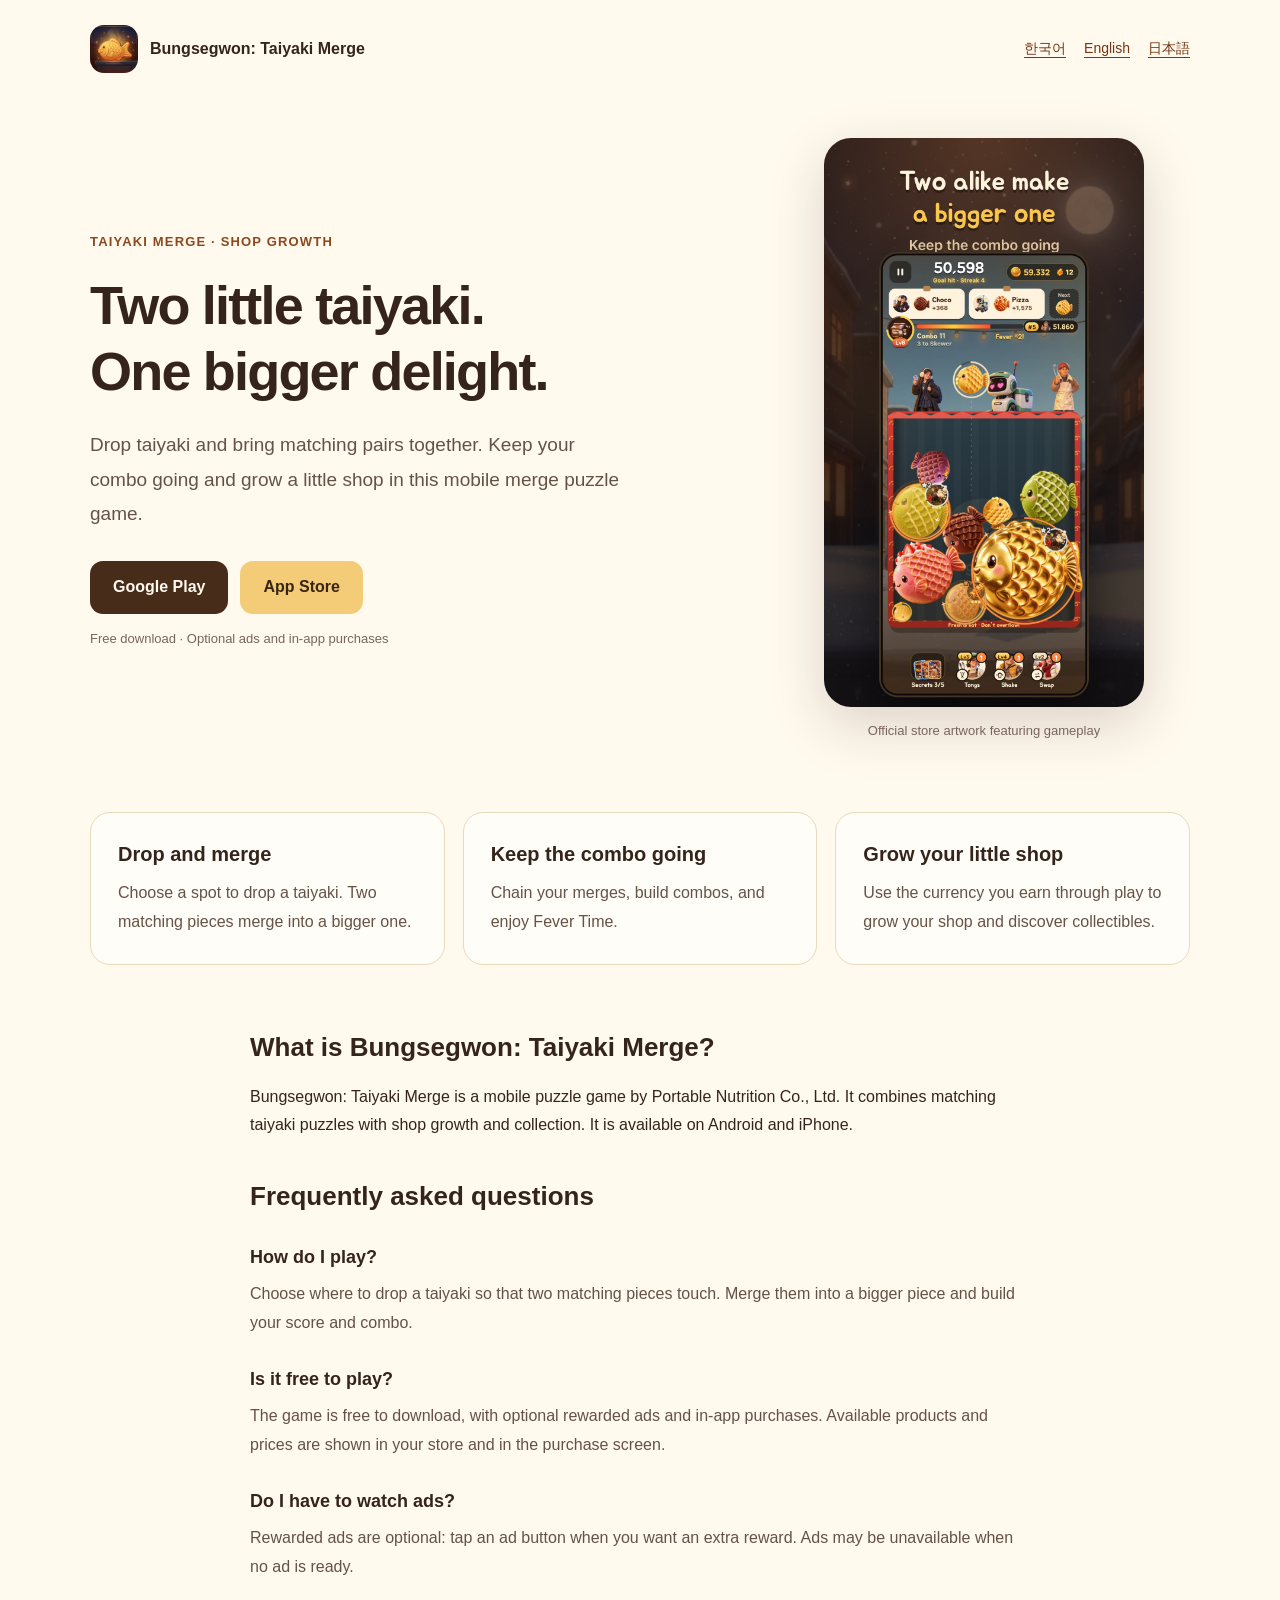
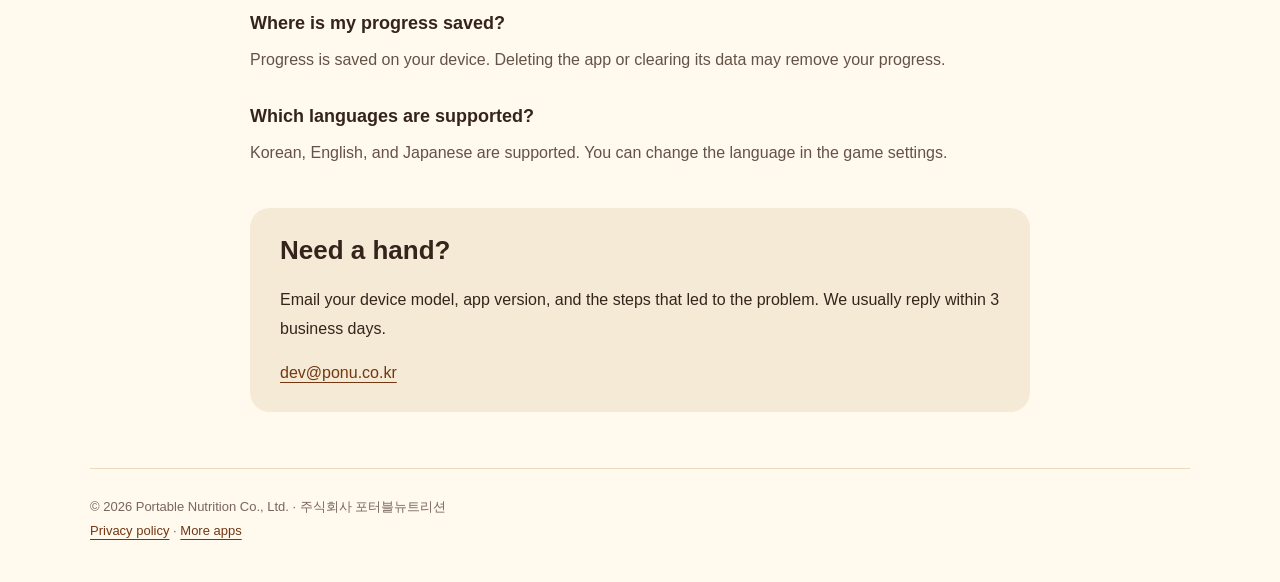
==== en/index.html @ b69f499c "Add multilingual game landing pages, FAQs, and search metadata" ====
<!doctype html>
<html lang="en"><head><meta charset="utf-8"><meta name="viewport" content="width=device-width,initial-scale=1">
<title>Bungsegwon: Taiyaki Merge — Merge Puzzle Game</title><meta name="description" content="Drop and merge matching taiyaki, build combos, and grow your little shop. Discover Bungsegwon: Taiyaki Merge for Android and iPhone, with gameplay and support FAQs."><meta name="robots" content="index,follow,max-image-preview:large">
<link rel="canonical" href="https://yunseokl.github.io/bungsegwon/en/"><link rel="alternate" hreflang="ko" href="https://yunseokl.github.io/bungsegwon/">
<link rel="alternate" hreflang="en" href="https://yunseokl.github.io/bungsegwon/en/">
<link rel="alternate" hreflang="ja" href="https://yunseokl.github.io/bungsegwon/ja/">
<link rel="alternate" hreflang="x-default" href="https://yunseokl.github.io/bungsegwon/en/">
<meta property="og:type" content="website"><meta property="og:site_name" content="Bungsegwon: Taiyaki Merge"><meta property="og:title" content="Bungsegwon: Taiyaki Merge — Merge Puzzle Game"><meta property="og:description" content="Drop and merge matching taiyaki, build combos, and grow your little shop. Discover Bungsegwon: Taiyaki Merge for Android and iPhone, with gameplay and support FAQs."><meta property="og:url" content="https://yunseokl.github.io/bungsegwon/en/"><meta property="og:image" content="https://yunseokl.github.io/bungsegwon/assets/en-feature.jpg"><meta property="og:image:width" content="1024"><meta property="og:image:height" content="500">
<meta name="twitter:card" content="summary_large_image"><link rel="icon" href="../icon.png"><link rel="stylesheet" href="../style.css">
<script type="application/ld+json">{"@context": "https://schema.org", "@graph": [{"@type": "SoftwareApplication", "@id": "https://yunseokl.github.io/bungsegwon/en/#app", "name": "Bungsegwon: Taiyaki Merge", "alternateName": "붕세권 타이쿤", "url": "https://yunseokl.github.io/bungsegwon/en/", "description": "Drop and merge matching taiyaki, build combos, and grow your little shop. Discover Bungsegwon: Taiyaki Merge for Android and iPhone, with gameplay and support FAQs.", "applicationCategory": "GameApplication", "operatingSystem": "Android, iOS", "inLanguage": "en", "image": "https://yunseokl.github.io/bungsegwon/assets/en-feature.jpg", "publisher": {"@type": "Organization", "name": "Portable Nutrition Co., Ltd.", "alternateName": "주식회사 포터블뉴트리션", "url": "https://yunseokl.github.io/", "email": "dev@ponu.co.kr"}, "sameAs": ["https://play.google.com/store/apps/details?id=com.rewardry.bungsegwon", "https://apps.apple.com/app/id6816672674"]}, {"@type": "FAQPage", "inLanguage": "en", "mainEntity": [{"@type": "Question", "name": "How do I play?", "acceptedAnswer": {"@type": "Answer", "text": "Choose where to drop a taiyaki so that two matching pieces touch. Merge them into a bigger piece and build your score and combo."}}, {"@type": "Question", "name": "Is it free to play?", "acceptedAnswer": {"@type": "Answer", "text": "The game is free to download, with optional rewarded ads and in-app purchases. Available products and prices are shown in your store and in the purchase screen."}}, {"@type": "Question", "name": "Do I have to watch ads?", "acceptedAnswer": {"@type": "Answer", "text": "Rewarded ads are optional: tap an ad button when you want an extra reward. Ads may be unavailable when no ad is ready."}}, {"@type": "Question", "name": "Where is my progress saved?", "acceptedAnswer": {"@type": "Answer", "text": "Progress is saved on your device. Deleting the app or clearing its data may remove your progress."}}, {"@type": "Question", "name": "Which languages are supported?", "acceptedAnswer": {"@type": "Answer", "text": "Korean, English, and Japanese are supported. You can change the language in the game settings."}}]}]}</script></head>
<body><a class="skip" href="#main">Bungsegwon: Taiyaki Merge</a><header><a class="brand" href="https://yunseokl.github.io/bungsegwon/en/"><img src="../icon.png" alt="" width="48" height="48">Bungsegwon: Taiyaki Merge</a><nav aria-label="Language"><a href="https://yunseokl.github.io/bungsegwon/" lang="ko" hreflang="ko">한국어</a><a href="https://yunseokl.github.io/bungsegwon/en/" lang="en" hreflang="en" aria-current="page">English</a><a href="https://yunseokl.github.io/bungsegwon/ja/" lang="ja" hreflang="ja">日本語</a></nav></header>
<main id="main"><div class="hero"><div><p class="eyebrow">TAIYAKI MERGE · SHOP GROWTH</p><h1>Two little taiyaki.<br>One bigger delight.</h1><p class="lead">Drop taiyaki and bring matching pairs together. Keep your combo going and grow a little shop in this mobile merge puzzle game.</p><div class="actions"><a class="button" href="https://play.google.com/store/apps/details?id=com.rewardry.bungsegwon&amp;hl=en&amp;utm_source=official_site&amp;utm_campaign=evergreen&amp;utm_content=en">Google Play</a><a class="button secondary" href="https://apps.apple.com/app/id6816672674">App Store</a></div><p class="muted">Free download · Optional ads and in-app purchases</p></div><figure><img src="../assets/en-gameplay.jpg" alt="Official store artwork featuring gameplay" width="1080" height="1920" fetchpriority="high"><figcaption>Official store artwork featuring gameplay</figcaption></figure></div>
<div class="cards"><section class="card"><h2>Drop and merge</h2><p>Choose a spot to drop a taiyaki. Two matching pieces merge into a bigger one.</p></section><section class="card"><h2>Keep the combo going</h2><p>Chain your merges, build combos, and enjoy Fever Time.</p></section><section class="card"><h2>Grow your little shop</h2><p>Use the currency you earn through play to grow your shop and discover collectibles.</p></section></div><div class="reading"><h2>What is Bungsegwon: Taiyaki Merge?</h2><p>Bungsegwon: Taiyaki Merge is a mobile puzzle game by Portable Nutrition Co., Ltd. It combines matching taiyaki puzzles with shop growth and collection. It is available on Android and iPhone.</p><section class="faq"><h2>Frequently asked questions</h2><h3>How do I play?</h3><p>Choose where to drop a taiyaki so that two matching pieces touch. Merge them into a bigger piece and build your score and combo.</p><h3>Is it free to play?</h3><p>The game is free to download, with optional rewarded ads and in-app purchases. Available products and prices are shown in your store and in the purchase screen.</p><h3>Do I have to watch ads?</h3><p>Rewarded ads are optional: tap an ad button when you want an extra reward. Ads may be unavailable when no ad is ready.</p><h3>Where is my progress saved?</h3><p>Progress is saved on your device. Deleting the app or clearing its data may remove your progress.</p><h3>Which languages are supported?</h3><p>Korean, English, and Japanese are supported. You can change the language in the game settings.</p></section><section class="support" id="support"><h2>Need a hand?</h2><p>Email your device model, app version, and the steps that led to the problem. We usually reply within 3 business days.</p><a href="mailto:dev@ponu.co.kr">dev@ponu.co.kr</a></section></div></main>
<footer>© 2026 Portable Nutrition Co., Ltd. · 주식회사 포터블뉴트리션<br><a href="../privacy.html">Privacy policy</a> · <a href="https://yunseokl.github.io/">More apps</a></footer></body></html>
---- style.css ----
*{box-sizing:border-box}html{scroll-behavior:smooth}body{margin:0;background:#fff9ee;color:#35241c;font:16px/1.8 -apple-system,BlinkMacSystemFont,"Apple SD Gothic Neo","Hiragino Sans",sans-serif;word-break:keep-all}a{color:#733711;text-underline-offset:4px}a:focus-visible{outline:3px solid #a94308;outline-offset:5px}header,main,footer{width:min(1100px,calc(100% - 40px));margin:auto}header{display:flex;align-items:center;justify-content:space-between;gap:20px;flex-wrap:wrap;padding:25px 0}.brand{display:flex;align-items:center;gap:12px;font-weight:800;text-decoration:none;color:inherit}.brand img{width:48px;height:48px;border-radius:14px}nav{display:flex;gap:18px;flex-wrap:wrap;font-size:14px}.hero{display:grid;grid-template-columns:1.2fr .8fr;align-items:center;gap:70px;padding:40px 0 70px}.eyebrow{font-size:13px;font-weight:800;color:#8d491d;letter-spacing:.09em}h1{font-size:clamp(32px,4.5vw,54px);line-height:1.23;letter-spacing:-1.8px;margin:18px 0 24px}.lead{font-size:19px;color:#655246;max-width:540px}.actions{display:flex;gap:12px;flex-wrap:wrap;margin:30px 0 8px}.button{display:inline-flex;align-items:center;min-height:48px;padding:12px 23px;border-radius:13px;background:#482c1a;color:#fff9ee;text-decoration:none;font-weight:700}.button.secondary{background:#f4cc77;color:#382514}.muted,figcaption{font-size:13px;color:#79665a}figure{margin:0;max-width:320px;justify-self:center}figure img{display:block;width:100%;height:auto;border-radius:27px;box-shadow:0 18px 55px #3e20152b}figcaption{text-align:center;margin-top:12px}.cards{display:grid;grid-template-columns:repeat(3,1fr);gap:18px;margin-bottom:64px}.card{padding:27px;border:1px solid #e9d9bd;background:#fffdf7;border-radius:20px}.card h2{font-size:20px;margin:0 0 10px}.card p{margin:0;color:#665246}.reading{max-width:780px;margin:0 auto;padding-bottom:56px}h2{line-height:1.45;font-size:26px;margin:38px 0 14px}h3{font-size:18px;margin:25px 0 7px}.faq p{margin:0 0 20px;color:#655246}.support{padding:24px 30px;background:#f4ead5;border-radius:20px;margin-top:40px}.support h2{margin:0 0 12px}footer{border-top:1px solid #e9d9bd;padding:26px 0 40px;font-size:13px;color:#79665a}.skip{position:absolute;left:-9999px}.skip:focus{left:16px;top:10px;background:#fff;padding:8px;z-index:3}@media(max-width:700px){header,main,footer{width:calc(100% - 32px)}header{padding:20px 0}.brand{font-size:15px}nav{gap:14px}.hero{grid-template-columns:1fr;gap:32px;padding:20px 0 40px}.lead{font-size:17px}figure{max-width:270px}.cards{grid-template-columns:1fr;gap:12px;margin-bottom:35px}.card{padding:22px}h1{letter-spacing:-1px}.support{padding:22px}body{word-break:normal;overflow-wrap:break-word}}@media(prefers-reduced-motion:reduce){html{scroll-behavior:auto}}
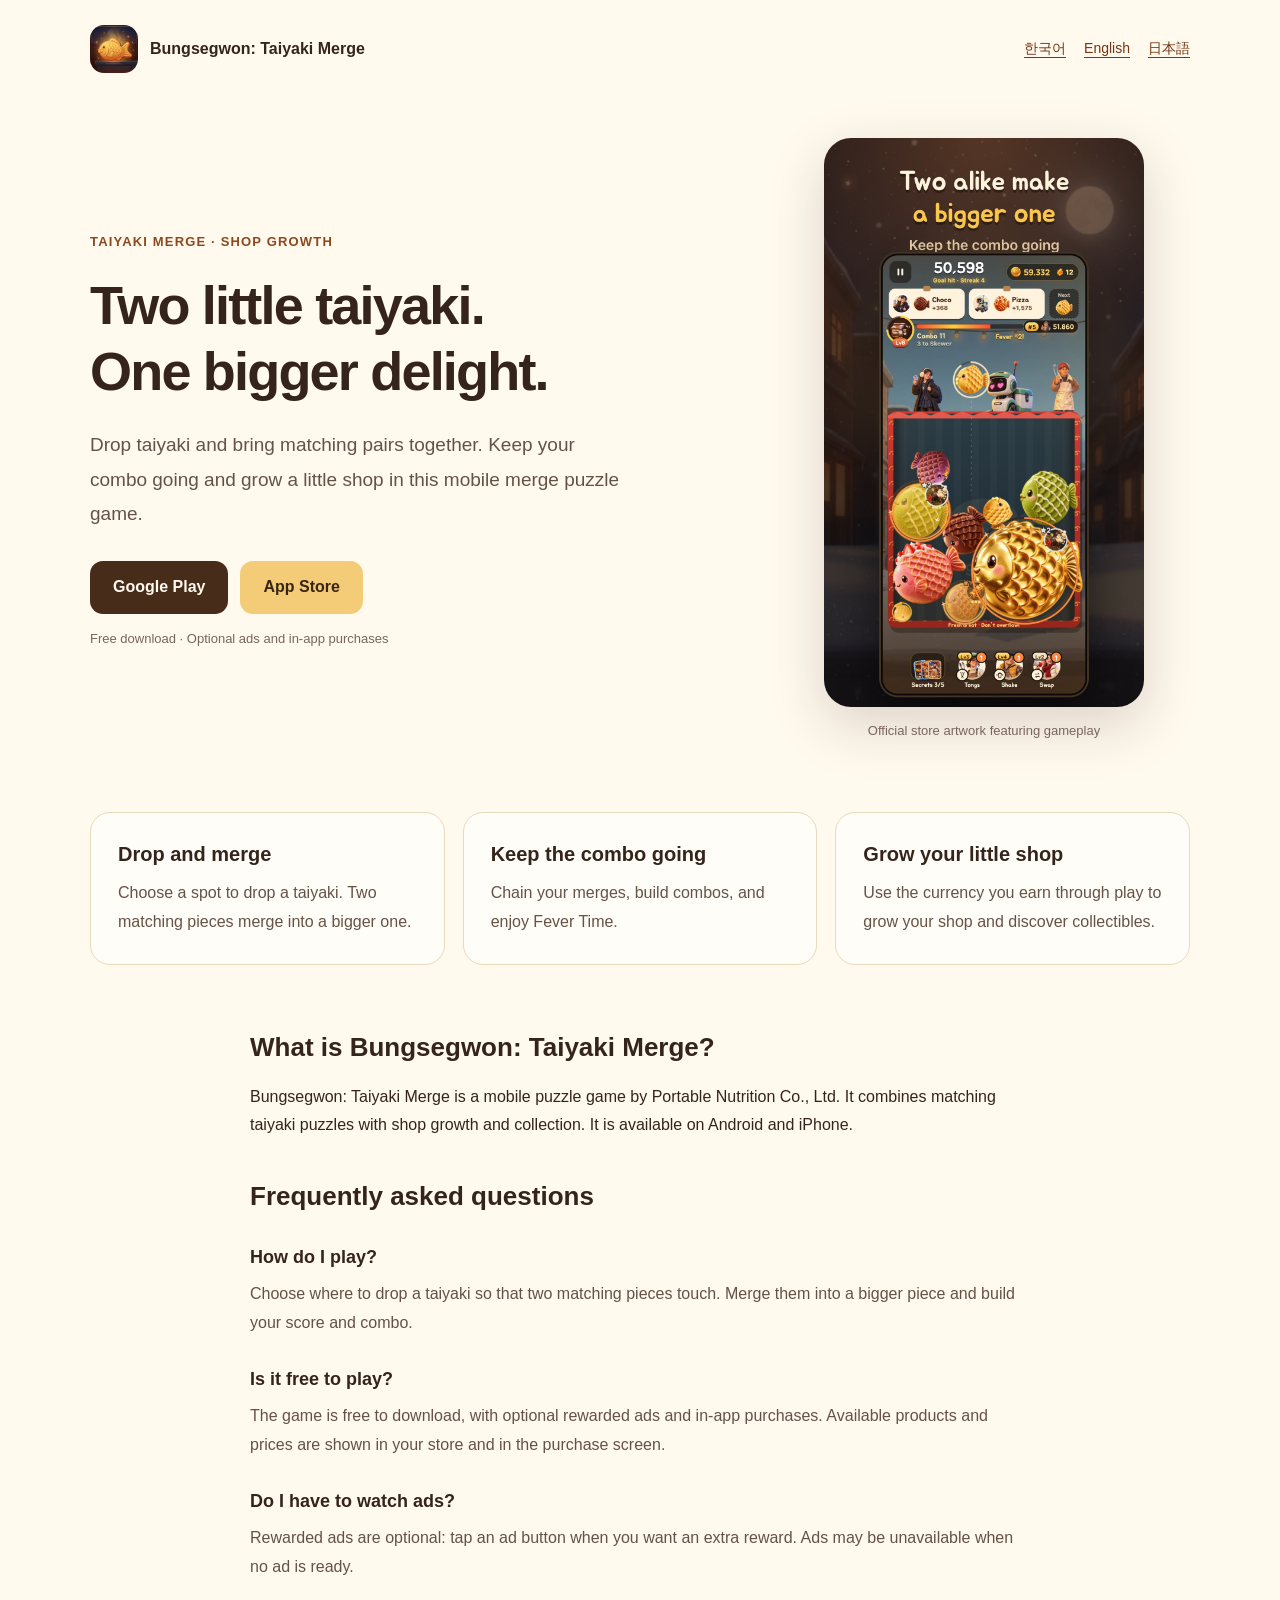
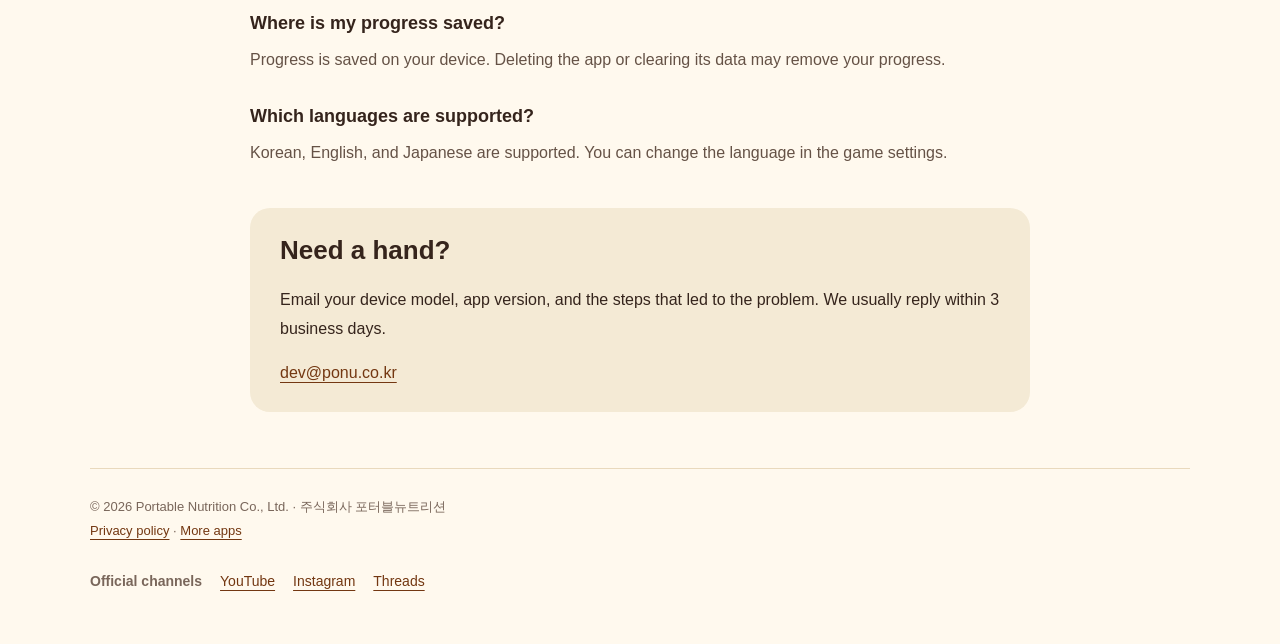
==== commit 0326a2b7: "Connect official Bungsegwon social profiles" ====
--- a/en/index.html
+++ b/en/index.html
@@ -7,8 +7,8 @@
 <link rel="alternate" hreflang="x-default" href="https://yunseokl.github.io/bungsegwon/en/">
 <meta property="og:type" content="website"><meta property="og:site_name" content="Bungsegwon: Taiyaki Merge"><meta property="og:title" content="Bungsegwon: Taiyaki Merge — Merge Puzzle Game"><meta property="og:description" content="Drop and merge matching taiyaki, build combos, and grow your little shop. Discover Bungsegwon: Taiyaki Merge for Android and iPhone, with gameplay and support FAQs."><meta property="og:url" content="https://yunseokl.github.io/bungsegwon/en/"><meta property="og:image" content="https://yunseokl.github.io/bungsegwon/assets/en-feature.jpg"><meta property="og:image:width" content="1024"><meta property="og:image:height" content="500">
 <meta name="twitter:card" content="summary_large_image"><link rel="icon" href="../icon.png"><link rel="stylesheet" href="../style.css">
-<script type="application/ld+json">{"@context": "https://schema.org", "@graph": [{"@type": "SoftwareApplication", "@id": "https://yunseokl.github.io/bungsegwon/en/#app", "name": "Bungsegwon: Taiyaki Merge", "alternateName": "붕세권 타이쿤", "url": "https://yunseokl.github.io/bungsegwon/en/", "description": "Drop and merge matching taiyaki, build combos, and grow your little shop. Discover Bungsegwon: Taiyaki Merge for Android and iPhone, with gameplay and support FAQs.", "applicationCategory": "GameApplication", "operatingSystem": "Android, iOS", "inLanguage": "en", "image": "https://yunseokl.github.io/bungsegwon/assets/en-feature.jpg", "publisher": {"@type": "Organization", "name": "Portable Nutrition Co., Ltd.", "alternateName": "주식회사 포터블뉴트리션", "url": "https://yunseokl.github.io/", "email": "dev@ponu.co.kr"}, "sameAs": ["https://play.google.com/store/apps/details?id=com.rewardry.bungsegwon", "https://apps.apple.com/app/id6816672674"]}, {"@type": "FAQPage", "inLanguage": "en", "mainEntity": [{"@type": "Question", "name": "How do I play?", "acceptedAnswer": {"@type": "Answer", "text": "Choose where to drop a taiyaki so that two matching pieces touch. Merge them into a bigger piece and build your score and combo."}}, {"@type": "Question", "name": "Is it free to play?", "acceptedAnswer": {"@type": "Answer", "text": "The game is free to download, with optional rewarded ads and in-app purchases. Available products and prices are shown in your store and in the purchase screen."}}, {"@type": "Question", "name": "Do I have to watch ads?", "acceptedAnswer": {"@type": "Answer", "text": "Rewarded ads are optional: tap an ad button when you want an extra reward. Ads may be unavailable when no ad is ready."}}, {"@type": "Question", "name": "Where is my progress saved?", "acceptedAnswer": {"@type": "Answer", "text": "Progress is saved on your device. Deleting the app or clearing its data may remove your progress."}}, {"@type": "Question", "name": "Which languages are supported?", "acceptedAnswer": {"@type": "Answer", "text": "Korean, English, and Japanese are supported. You can change the language in the game settings."}}]}]}</script></head>
+<script type="application/ld+json">{"@context": "https://schema.org", "@graph": [{"@type": "SoftwareApplication", "@id": "https://yunseokl.github.io/bungsegwon/en/#app", "name": "Bungsegwon: Taiyaki Merge", "alternateName": "붕세권 타이쿤", "url": "https://yunseokl.github.io/bungsegwon/en/", "description": "Drop and merge matching taiyaki, build combos, and grow your little shop. Discover Bungsegwon: Taiyaki Merge for Android and iPhone, with gameplay and support FAQs.", "applicationCategory": "GameApplication", "operatingSystem": "Android, iOS", "inLanguage": "en", "image": "https://yunseokl.github.io/bungsegwon/assets/en-feature.jpg", "publisher": {"@type": "Organization", "name": "Portable Nutrition Co., Ltd.", "alternateName": "주식회사 포터블뉴트리션", "url": "https://yunseokl.github.io/", "email": "dev@ponu.co.kr"}, "sameAs": ["https://play.google.com/store/apps/details?id=com.rewardry.bungsegwon", "https://apps.apple.com/app/id6816672674", "https://www.youtube.com/@bungsegwongame", "https://www.instagram.com/bungsegwongame/", "https://www.threads.com/@bungsegwongame"]}, {"@type": "FAQPage", "inLanguage": "en", "mainEntity": [{"@type": "Question", "name": "How do I play?", "acceptedAnswer": {"@type": "Answer", "text": "Choose where to drop a taiyaki so that two matching pieces touch. Merge them into a bigger piece and build your score and combo."}}, {"@type": "Question", "name": "Is it free to play?", "acceptedAnswer": {"@type": "Answer", "text": "The game is free to download, with optional rewarded ads and in-app purchases. Available products and prices are shown in your store and in the purchase screen."}}, {"@type": "Question", "name": "Do I have to watch ads?", "acceptedAnswer": {"@type": "Answer", "text": "Rewarded ads are optional: tap an ad button when you want an extra reward. Ads may be unavailable when no ad is ready."}}, {"@type": "Question", "name": "Where is my progress saved?", "acceptedAnswer": {"@type": "Answer", "text": "Progress is saved on your device. Deleting the app or clearing its data may remove your progress."}}, {"@type": "Question", "name": "Which languages are supported?", "acceptedAnswer": {"@type": "Answer", "text": "Korean, English, and Japanese are supported. You can change the language in the game settings."}}]}]}</script></head>
 <body><a class="skip" href="#main">Bungsegwon: Taiyaki Merge</a><header><a class="brand" href="https://yunseokl.github.io/bungsegwon/en/"><img src="../icon.png" alt="" width="48" height="48">Bungsegwon: Taiyaki Merge</a><nav aria-label="Language"><a href="https://yunseokl.github.io/bungsegwon/" lang="ko" hreflang="ko">한국어</a><a href="https://yunseokl.github.io/bungsegwon/en/" lang="en" hreflang="en" aria-current="page">English</a><a href="https://yunseokl.github.io/bungsegwon/ja/" lang="ja" hreflang="ja">日本語</a></nav></header>
 <main id="main"><div class="hero"><div><p class="eyebrow">TAIYAKI MERGE · SHOP GROWTH</p><h1>Two little taiyaki.<br>One bigger delight.</h1><p class="lead">Drop taiyaki and bring matching pairs together. Keep your combo going and grow a little shop in this mobile merge puzzle game.</p><div class="actions"><a class="button" href="https://play.google.com/store/apps/details?id=com.rewardry.bungsegwon&amp;hl=en&amp;utm_source=official_site&amp;utm_campaign=evergreen&amp;utm_content=en">Google Play</a><a class="button secondary" href="https://apps.apple.com/app/id6816672674">App Store</a></div><p class="muted">Free download · Optional ads and in-app purchases</p></div><figure><img src="../assets/en-gameplay.jpg" alt="Official store artwork featuring gameplay" width="1080" height="1920" fetchpriority="high"><figcaption>Official store artwork featuring gameplay</figcaption></figure></div>
 <div class="cards"><section class="card"><h2>Drop and merge</h2><p>Choose a spot to drop a taiyaki. Two matching pieces merge into a bigger one.</p></section><section class="card"><h2>Keep the combo going</h2><p>Chain your merges, build combos, and enjoy Fever Time.</p></section><section class="card"><h2>Grow your little shop</h2><p>Use the currency you earn through play to grow your shop and discover collectibles.</p></section></div><div class="reading"><h2>What is Bungsegwon: Taiyaki Merge?</h2><p>Bungsegwon: Taiyaki Merge is a mobile puzzle game by Portable Nutrition Co., Ltd. It combines matching taiyaki puzzles with shop growth and collection. It is available on Android and iPhone.</p><section class="faq"><h2>Frequently asked questions</h2><h3>How do I play?</h3><p>Choose where to drop a taiyaki so that two matching pieces touch. Merge them into a bigger piece and build your score and combo.</p><h3>Is it free to play?</h3><p>The game is free to download, with optional rewarded ads and in-app purchases. Available products and prices are shown in your store and in the purchase screen.</p><h3>Do I have to watch ads?</h3><p>Rewarded ads are optional: tap an ad button when you want an extra reward. Ads may be unavailable when no ad is ready.</p><h3>Where is my progress saved?</h3><p>Progress is saved on your device. Deleting the app or clearing its data may remove your progress.</p><h3>Which languages are supported?</h3><p>Korean, English, and Japanese are supported. You can change the language in the game settings.</p></section><section class="support" id="support"><h2>Need a hand?</h2><p>Email your device model, app version, and the steps that led to the problem. We usually reply within 3 business days.</p><a href="mailto:dev@ponu.co.kr">dev@ponu.co.kr</a></section></div></main>
-<footer>© 2026 Portable Nutrition Co., Ltd. · 주식회사 포터블뉴트리션<br><a href="../privacy.html">Privacy policy</a> · <a href="https://yunseokl.github.io/">More apps</a></footer></body></html>+<footer>© 2026 Portable Nutrition Co., Ltd. · 주식회사 포터블뉴트리션<br><a href="../privacy.html">Privacy policy</a> · <a href="https://yunseokl.github.io/">More apps</a><nav class="social-links" aria-label="Official channels"><span>Official channels</span><a href="https://www.youtube.com/@bungsegwongame">YouTube</a><a href="https://www.instagram.com/bungsegwongame/">Instagram</a><a href="https://www.threads.com/@bungsegwongame">Threads</a></nav></footer></body></html>
--- a/style.css
+++ b/style.css
@@ -1 +1,2 @@
-*{box-sizing:border-box}html{scroll-behavior:smooth}body{margin:0;background:#fff9ee;color:#35241c;font:16px/1.8 -apple-system,BlinkMacSystemFont,"Apple SD Gothic Neo","Hiragino Sans",sans-serif;word-break:keep-all}a{color:#733711;text-underline-offset:4px}a:focus-visible{outline:3px solid #a94308;outline-offset:5px}header,main,footer{width:min(1100px,calc(100% - 40px));margin:auto}header{display:flex;align-items:center;justify-content:space-between;gap:20px;flex-wrap:wrap;padding:25px 0}.brand{display:flex;align-items:center;gap:12px;font-weight:800;text-decoration:none;color:inherit}.brand img{width:48px;height:48px;border-radius:14px}nav{display:flex;gap:18px;flex-wrap:wrap;font-size:14px}.hero{display:grid;grid-template-columns:1.2fr .8fr;align-items:center;gap:70px;padding:40px 0 70px}.eyebrow{font-size:13px;font-weight:800;color:#8d491d;letter-spacing:.09em}h1{font-size:clamp(32px,4.5vw,54px);line-height:1.23;letter-spacing:-1.8px;margin:18px 0 24px}.lead{font-size:19px;color:#655246;max-width:540px}.actions{display:flex;gap:12px;flex-wrap:wrap;margin:30px 0 8px}.button{display:inline-flex;align-items:center;min-height:48px;padding:12px 23px;border-radius:13px;background:#482c1a;color:#fff9ee;text-decoration:none;font-weight:700}.button.secondary{background:#f4cc77;color:#382514}.muted,figcaption{font-size:13px;color:#79665a}figure{margin:0;max-width:320px;justify-self:center}figure img{display:block;width:100%;height:auto;border-radius:27px;box-shadow:0 18px 55px #3e20152b}figcaption{text-align:center;margin-top:12px}.cards{display:grid;grid-template-columns:repeat(3,1fr);gap:18px;margin-bottom:64px}.card{padding:27px;border:1px solid #e9d9bd;background:#fffdf7;border-radius:20px}.card h2{font-size:20px;margin:0 0 10px}.card p{margin:0;color:#665246}.reading{max-width:780px;margin:0 auto;padding-bottom:56px}h2{line-height:1.45;font-size:26px;margin:38px 0 14px}h3{font-size:18px;margin:25px 0 7px}.faq p{margin:0 0 20px;color:#655246}.support{padding:24px 30px;background:#f4ead5;border-radius:20px;margin-top:40px}.support h2{margin:0 0 12px}footer{border-top:1px solid #e9d9bd;padding:26px 0 40px;font-size:13px;color:#79665a}.skip{position:absolute;left:-9999px}.skip:focus{left:16px;top:10px;background:#fff;padding:8px;z-index:3}@media(max-width:700px){header,main,footer{width:calc(100% - 32px)}header{padding:20px 0}.brand{font-size:15px}nav{gap:14px}.hero{grid-template-columns:1fr;gap:32px;padding:20px 0 40px}.lead{font-size:17px}figure{max-width:270px}.cards{grid-template-columns:1fr;gap:12px;margin-bottom:35px}.card{padding:22px}h1{letter-spacing:-1px}.support{padding:22px}body{word-break:normal;overflow-wrap:break-word}}@media(prefers-reduced-motion:reduce){html{scroll-behavior:auto}}+*{box-sizing:border-box}html{scroll-behavior:smooth}body{margin:0;background:#fff9ee;color:#35241c;font:16px/1.8 -apple-system,BlinkMacSystemFont,"Apple SD Gothic Neo","Hiragino Sans",sans-serif;word-break:keep-all}a{color:#733711;text-underline-offset:4px}a:focus-visible{outline:3px solid #a94308;outline-offset:5px}header,main,footer{width:min(1100px,calc(100% - 40px));margin:auto}header{display:flex;align-items:center;justify-content:space-between;gap:20px;flex-wrap:wrap;padding:25px 0}.brand{display:flex;align-items:center;gap:12px;font-weight:800;text-decoration:none;color:inherit}.brand img{width:48px;height:48px;border-radius:14px}nav{display:flex;gap:18px;flex-wrap:wrap;font-size:14px}.hero{display:grid;grid-template-columns:1.2fr .8fr;align-items:center;gap:70px;padding:40px 0 70px}.eyebrow{font-size:13px;font-weight:800;color:#8d491d;letter-spacing:.09em}h1{font-size:clamp(32px,4.5vw,54px);line-height:1.23;letter-spacing:-1.8px;margin:18px 0 24px}.lead{font-size:19px;color:#655246;max-width:540px}.actions{display:flex;gap:12px;flex-wrap:wrap;margin:30px 0 8px}.button{display:inline-flex;align-items:center;min-height:48px;padding:12px 23px;border-radius:13px;background:#482c1a;color:#fff9ee;text-decoration:none;font-weight:700}.button.secondary{background:#f4cc77;color:#382514}.muted,figcaption{font-size:13px;color:#79665a}figure{margin:0;max-width:320px;justify-self:center}figure img{display:block;width:100%;height:auto;border-radius:27px;box-shadow:0 18px 55px #3e20152b}figcaption{text-align:center;margin-top:12px}.cards{display:grid;grid-template-columns:repeat(3,1fr);gap:18px;margin-bottom:64px}.card{padding:27px;border:1px solid #e9d9bd;background:#fffdf7;border-radius:20px}.card h2{font-size:20px;margin:0 0 10px}.card p{margin:0;color:#665246}.reading{max-width:780px;margin:0 auto;padding-bottom:56px}h2{line-height:1.45;font-size:26px;margin:38px 0 14px}h3{font-size:18px;margin:25px 0 7px}.faq p{margin:0 0 20px;color:#655246}.support{padding:24px 30px;background:#f4ead5;border-radius:20px;margin-top:40px}.support h2{margin:0 0 12px}footer{border-top:1px solid #e9d9bd;padding:26px 0 40px;font-size:13px;color:#79665a}.skip{position:absolute;left:-9999px}.skip:focus{left:16px;top:10px;background:#fff;padding:8px;z-index:3}@media(max-width:700px){header,main,footer{width:calc(100% - 32px)}header{padding:20px 0}.brand{font-size:15px}nav{gap:14px}.hero{grid-template-columns:1fr;gap:32px;padding:20px 0 40px}.lead{font-size:17px}figure{max-width:270px}.cards{grid-template-columns:1fr;gap:12px;margin-bottom:35px}.card{padding:22px}h1{letter-spacing:-1px}.support{padding:22px}body{word-break:normal;overflow-wrap:break-word}}@media(prefers-reduced-motion:reduce){html{scroll-behavior:auto}}
+.social-links{margin-top:18px;align-items:center;gap:10px 18px}.social-links span{font-weight:700}.social-links a{display:inline-flex;align-items:center;min-height:44px}
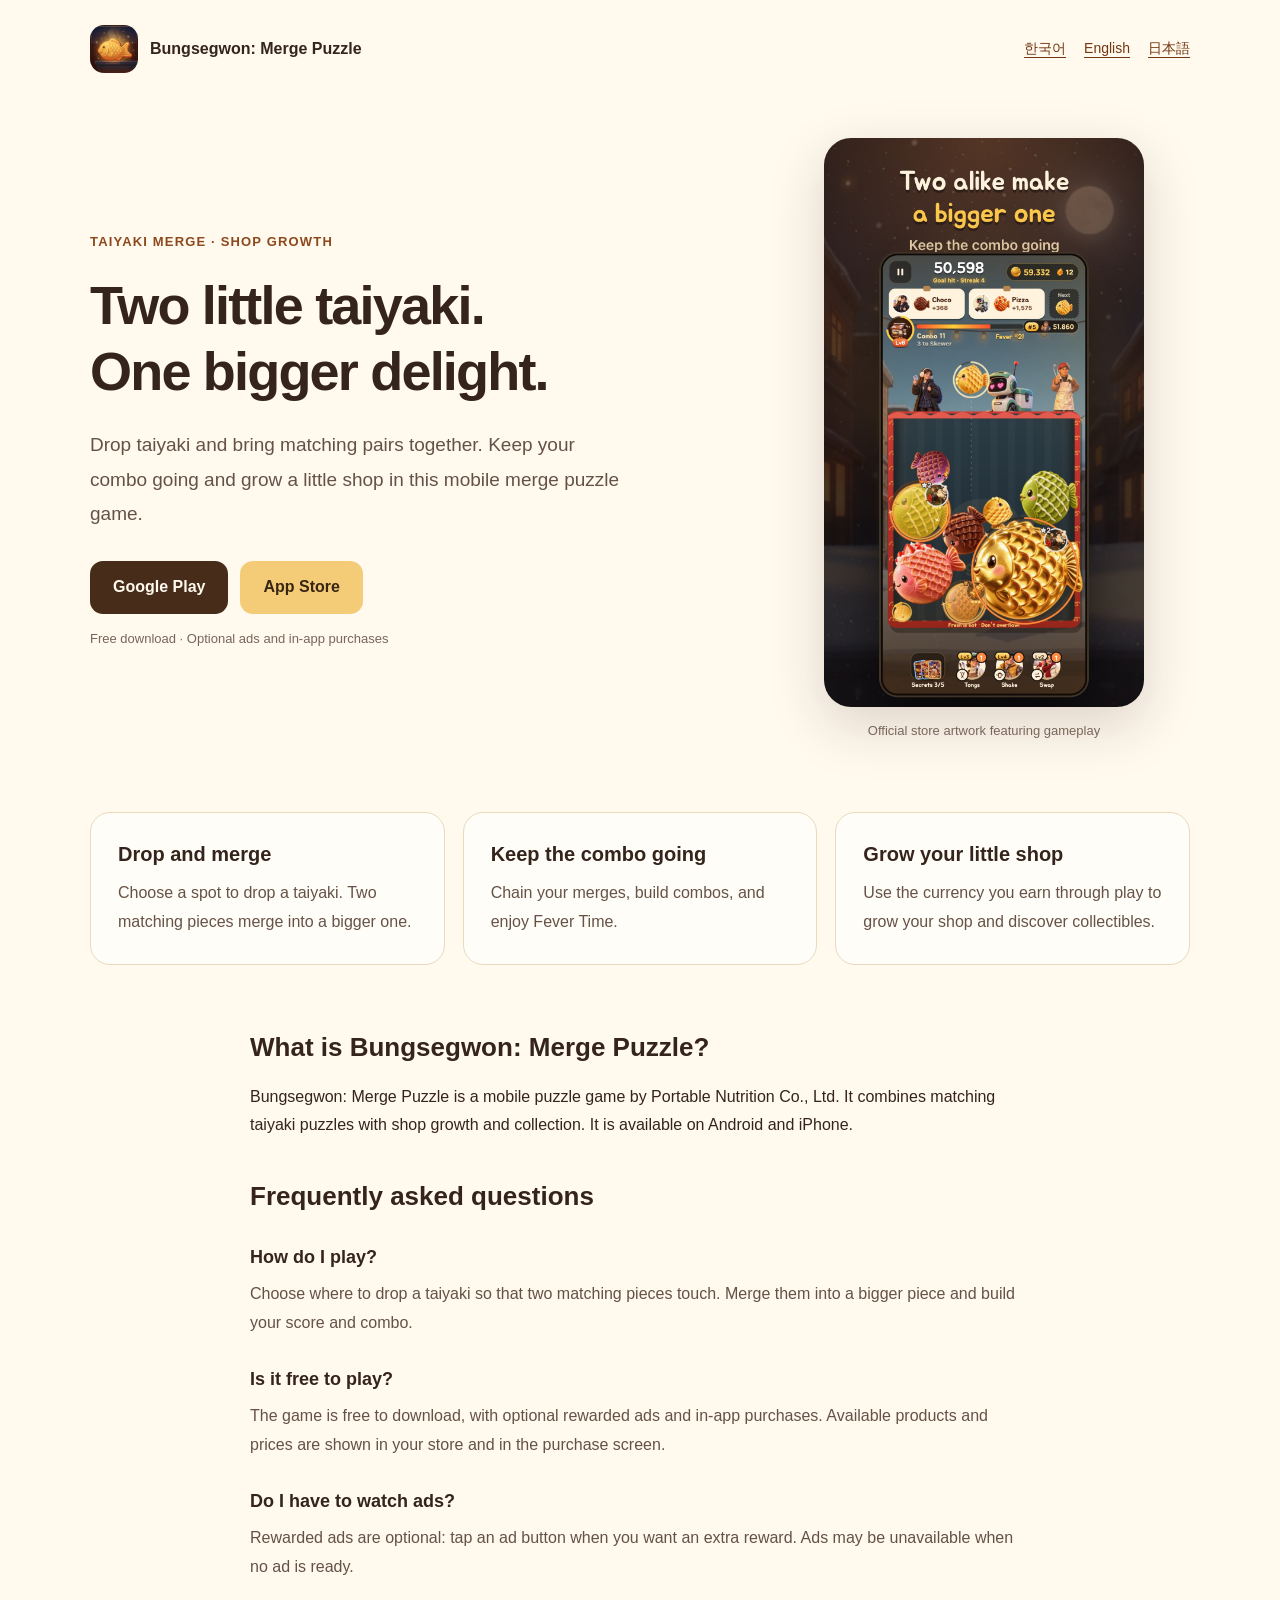
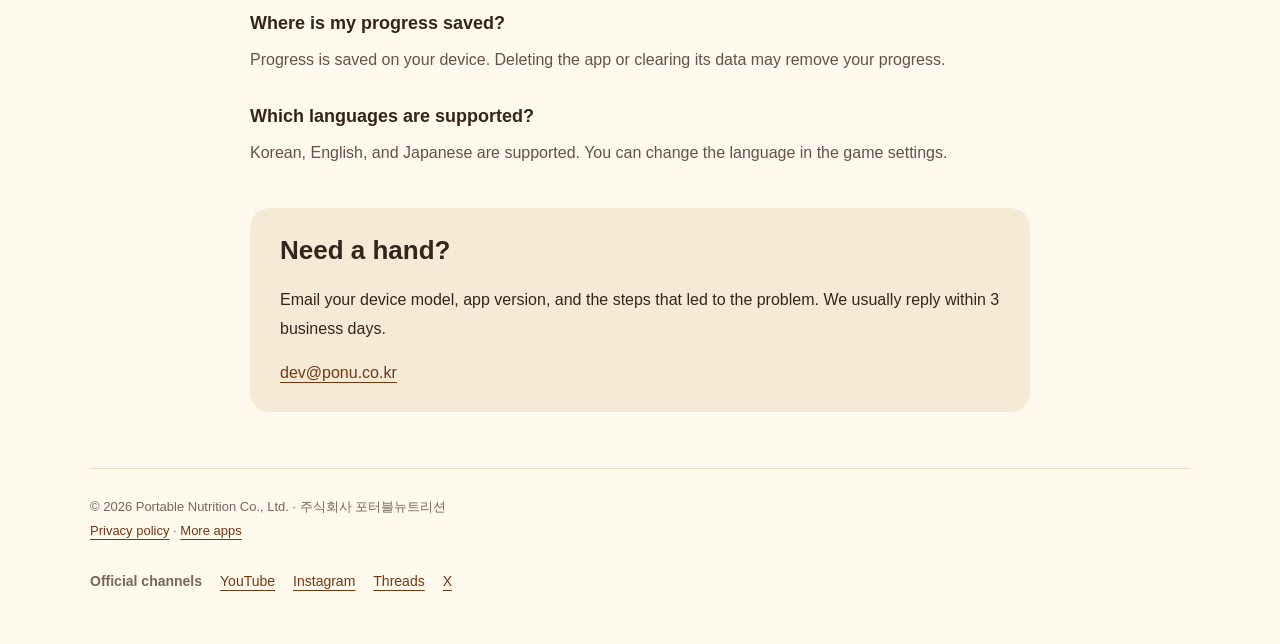
==== commit 2a633fc9: "Align English and Japanese game names and official channels" ====
--- a/en/index.html
+++ b/en/index.html
@@ -1,14 +1,14 @@
 <!doctype html>
 <html lang="en"><head><meta charset="utf-8"><meta name="viewport" content="width=device-width,initial-scale=1">
-<title>Bungsegwon: Taiyaki Merge — Merge Puzzle Game</title><meta name="description" content="Drop and merge matching taiyaki, build combos, and grow your little shop. Discover Bungsegwon: Taiyaki Merge for Android and iPhone, with gameplay and support FAQs."><meta name="robots" content="index,follow,max-image-preview:large">
+<title>Bungsegwon: Merge Puzzle — Cute Taiyaki & Shop Growth</title><meta name="description" content="Drop and merge matching taiyaki, build combos, and grow your little shop. Discover Bungsegwon: Merge Puzzle for Android and iPhone, with gameplay and support FAQs."><meta name="robots" content="index,follow,max-image-preview:large">
 <link rel="canonical" href="https://yunseokl.github.io/bungsegwon/en/"><link rel="alternate" hreflang="ko" href="https://yunseokl.github.io/bungsegwon/">
 <link rel="alternate" hreflang="en" href="https://yunseokl.github.io/bungsegwon/en/">
 <link rel="alternate" hreflang="ja" href="https://yunseokl.github.io/bungsegwon/ja/">
 <link rel="alternate" hreflang="x-default" href="https://yunseokl.github.io/bungsegwon/en/">
-<meta property="og:type" content="website"><meta property="og:site_name" content="Bungsegwon: Taiyaki Merge"><meta property="og:title" content="Bungsegwon: Taiyaki Merge — Merge Puzzle Game"><meta property="og:description" content="Drop and merge matching taiyaki, build combos, and grow your little shop. Discover Bungsegwon: Taiyaki Merge for Android and iPhone, with gameplay and support FAQs."><meta property="og:url" content="https://yunseokl.github.io/bungsegwon/en/"><meta property="og:image" content="https://yunseokl.github.io/bungsegwon/assets/en-feature.jpg"><meta property="og:image:width" content="1024"><meta property="og:image:height" content="500">
+<meta property="og:type" content="website"><meta property="og:site_name" content="Bungsegwon: Merge Puzzle"><meta property="og:title" content="Bungsegwon: Merge Puzzle — Cute Taiyaki & Shop Growth"><meta property="og:description" content="Drop and merge matching taiyaki, build combos, and grow your little shop. Discover Bungsegwon: Merge Puzzle for Android and iPhone, with gameplay and support FAQs."><meta property="og:url" content="https://yunseokl.github.io/bungsegwon/en/"><meta property="og:image" content="https://yunseokl.github.io/bungsegwon/assets/en-feature.jpg"><meta property="og:image:width" content="1024"><meta property="og:image:height" content="500">
 <meta name="twitter:card" content="summary_large_image"><link rel="icon" href="../icon.png"><link rel="stylesheet" href="../style.css">
-<script type="application/ld+json">{"@context": "https://schema.org", "@graph": [{"@type": "SoftwareApplication", "@id": "https://yunseokl.github.io/bungsegwon/en/#app", "name": "Bungsegwon: Taiyaki Merge", "alternateName": "붕세권 타이쿤", "url": "https://yunseokl.github.io/bungsegwon/en/", "description": "Drop and merge matching taiyaki, build combos, and grow your little shop. Discover Bungsegwon: Taiyaki Merge for Android and iPhone, with gameplay and support FAQs.", "applicationCategory": "GameApplication", "operatingSystem": "Android, iOS", "inLanguage": "en", "image": "https://yunseokl.github.io/bungsegwon/assets/en-feature.jpg", "publisher": {"@type": "Organization", "name": "Portable Nutrition Co., Ltd.", "alternateName": "주식회사 포터블뉴트리션", "url": "https://yunseokl.github.io/", "email": "dev@ponu.co.kr"}, "sameAs": ["https://play.google.com/store/apps/details?id=com.rewardry.bungsegwon", "https://apps.apple.com/app/id6816672674", "https://www.youtube.com/@bungsegwongame", "https://www.instagram.com/bungsegwongame/", "https://www.threads.com/@bungsegwongame"]}, {"@type": "FAQPage", "inLanguage": "en", "mainEntity": [{"@type": "Question", "name": "How do I play?", "acceptedAnswer": {"@type": "Answer", "text": "Choose where to drop a taiyaki so that two matching pieces touch. Merge them into a bigger piece and build your score and combo."}}, {"@type": "Question", "name": "Is it free to play?", "acceptedAnswer": {"@type": "Answer", "text": "The game is free to download, with optional rewarded ads and in-app purchases. Available products and prices are shown in your store and in the purchase screen."}}, {"@type": "Question", "name": "Do I have to watch ads?", "acceptedAnswer": {"@type": "Answer", "text": "Rewarded ads are optional: tap an ad button when you want an extra reward. Ads may be unavailable when no ad is ready."}}, {"@type": "Question", "name": "Where is my progress saved?", "acceptedAnswer": {"@type": "Answer", "text": "Progress is saved on your device. Deleting the app or clearing its data may remove your progress."}}, {"@type": "Question", "name": "Which languages are supported?", "acceptedAnswer": {"@type": "Answer", "text": "Korean, English, and Japanese are supported. You can change the language in the game settings."}}]}]}</script></head>
-<body><a class="skip" href="#main">Bungsegwon: Taiyaki Merge</a><header><a class="brand" href="https://yunseokl.github.io/bungsegwon/en/"><img src="../icon.png" alt="" width="48" height="48">Bungsegwon: Taiyaki Merge</a><nav aria-label="Language"><a href="https://yunseokl.github.io/bungsegwon/" lang="ko" hreflang="ko">한국어</a><a href="https://yunseokl.github.io/bungsegwon/en/" lang="en" hreflang="en" aria-current="page">English</a><a href="https://yunseokl.github.io/bungsegwon/ja/" lang="ja" hreflang="ja">日本語</a></nav></header>
+<script type="application/ld+json">{"@context": "https://schema.org", "@graph": [{"@type": "SoftwareApplication", "@id": "https://yunseokl.github.io/bungsegwon/en/#app", "name": "Bungsegwon: Merge Puzzle", "alternateName": ["Bungsegwon: Taiyaki Merge", "ブンセグォン：たい焼きマージ", "ブンセグォン：たい焼きマージパズル", "붕세권 타이쿤"], "url": "https://yunseokl.github.io/bungsegwon/en/", "description": "Drop and merge matching taiyaki, build combos, and grow your little shop. Discover Bungsegwon: Merge Puzzle for Android and iPhone, with gameplay and support FAQs.", "applicationCategory": "GameApplication", "operatingSystem": "Android, iOS", "inLanguage": "en", "image": "https://yunseokl.github.io/bungsegwon/assets/en-feature.jpg", "publisher": {"@type": "Organization", "name": "Portable Nutrition Co., Ltd.", "alternateName": "주식회사 포터블뉴트리션", "url": "https://yunseokl.github.io/", "email": "dev@ponu.co.kr"}, "sameAs": ["https://play.google.com/store/apps/details?id=com.rewardry.bungsegwon", "https://apps.apple.com/app/id6816672674", "https://www.youtube.com/@bungsegwongame", "https://www.instagram.com/bungsegwongame/", "https://www.threads.com/@bungsegwongame", "https://x.com/bungsegwongame", "https://www.youtube.com/@bungsegwonjp", "https://www.instagram.com/bungsegwonjp/"]}, {"@type": "FAQPage", "inLanguage": "en", "mainEntity": [{"@type": "Question", "name": "How do I play?", "acceptedAnswer": {"@type": "Answer", "text": "Choose where to drop a taiyaki so that two matching pieces touch. Merge them into a bigger piece and build your score and combo."}}, {"@type": "Question", "name": "Is it free to play?", "acceptedAnswer": {"@type": "Answer", "text": "The game is free to download, with optional rewarded ads and in-app purchases. Available products and prices are shown in your store and in the purchase screen."}}, {"@type": "Question", "name": "Do I have to watch ads?", "acceptedAnswer": {"@type": "Answer", "text": "Rewarded ads are optional: tap an ad button when you want an extra reward. Ads may be unavailable when no ad is ready."}}, {"@type": "Question", "name": "Where is my progress saved?", "acceptedAnswer": {"@type": "Answer", "text": "Progress is saved on your device. Deleting the app or clearing its data may remove your progress."}}, {"@type": "Question", "name": "Which languages are supported?", "acceptedAnswer": {"@type": "Answer", "text": "Korean, English, and Japanese are supported. You can change the language in the game settings."}}]}]}</script></head>
+<body><a class="skip" href="#main">Bungsegwon: Merge Puzzle</a><header><a class="brand" href="https://yunseokl.github.io/bungsegwon/en/"><img src="../icon.png" alt="" width="48" height="48">Bungsegwon: Merge Puzzle</a><nav aria-label="Language"><a href="https://yunseokl.github.io/bungsegwon/" lang="ko" hreflang="ko">한국어</a><a href="https://yunseokl.github.io/bungsegwon/en/" lang="en" hreflang="en" aria-current="page">English</a><a href="https://yunseokl.github.io/bungsegwon/ja/" lang="ja" hreflang="ja">日本語</a></nav></header>
 <main id="main"><div class="hero"><div><p class="eyebrow">TAIYAKI MERGE · SHOP GROWTH</p><h1>Two little taiyaki.<br>One bigger delight.</h1><p class="lead">Drop taiyaki and bring matching pairs together. Keep your combo going and grow a little shop in this mobile merge puzzle game.</p><div class="actions"><a class="button" href="https://play.google.com/store/apps/details?id=com.rewardry.bungsegwon&amp;hl=en&amp;utm_source=official_site&amp;utm_campaign=evergreen&amp;utm_content=en">Google Play</a><a class="button secondary" href="https://apps.apple.com/app/id6816672674">App Store</a></div><p class="muted">Free download · Optional ads and in-app purchases</p></div><figure><img src="../assets/en-gameplay.jpg" alt="Official store artwork featuring gameplay" width="1080" height="1920" fetchpriority="high"><figcaption>Official store artwork featuring gameplay</figcaption></figure></div>
-<div class="cards"><section class="card"><h2>Drop and merge</h2><p>Choose a spot to drop a taiyaki. Two matching pieces merge into a bigger one.</p></section><section class="card"><h2>Keep the combo going</h2><p>Chain your merges, build combos, and enjoy Fever Time.</p></section><section class="card"><h2>Grow your little shop</h2><p>Use the currency you earn through play to grow your shop and discover collectibles.</p></section></div><div class="reading"><h2>What is Bungsegwon: Taiyaki Merge?</h2><p>Bungsegwon: Taiyaki Merge is a mobile puzzle game by Portable Nutrition Co., Ltd. It combines matching taiyaki puzzles with shop growth and collection. It is available on Android and iPhone.</p><section class="faq"><h2>Frequently asked questions</h2><h3>How do I play?</h3><p>Choose where to drop a taiyaki so that two matching pieces touch. Merge them into a bigger piece and build your score and combo.</p><h3>Is it free to play?</h3><p>The game is free to download, with optional rewarded ads and in-app purchases. Available products and prices are shown in your store and in the purchase screen.</p><h3>Do I have to watch ads?</h3><p>Rewarded ads are optional: tap an ad button when you want an extra reward. Ads may be unavailable when no ad is ready.</p><h3>Where is my progress saved?</h3><p>Progress is saved on your device. Deleting the app or clearing its data may remove your progress.</p><h3>Which languages are supported?</h3><p>Korean, English, and Japanese are supported. You can change the language in the game settings.</p></section><section class="support" id="support"><h2>Need a hand?</h2><p>Email your device model, app version, and the steps that led to the problem. We usually reply within 3 business days.</p><a href="mailto:dev@ponu.co.kr">dev@ponu.co.kr</a></section></div></main>
-<footer>© 2026 Portable Nutrition Co., Ltd. · 주식회사 포터블뉴트리션<br><a href="../privacy.html">Privacy policy</a> · <a href="https://yunseokl.github.io/">More apps</a><nav class="social-links" aria-label="Official channels"><span>Official channels</span><a href="https://www.youtube.com/@bungsegwongame">YouTube</a><a href="https://www.instagram.com/bungsegwongame/">Instagram</a><a href="https://www.threads.com/@bungsegwongame">Threads</a></nav></footer></body></html>+<div class="cards"><section class="card"><h2>Drop and merge</h2><p>Choose a spot to drop a taiyaki. Two matching pieces merge into a bigger one.</p></section><section class="card"><h2>Keep the combo going</h2><p>Chain your merges, build combos, and enjoy Fever Time.</p></section><section class="card"><h2>Grow your little shop</h2><p>Use the currency you earn through play to grow your shop and discover collectibles.</p></section></div><div class="reading"><h2>What is Bungsegwon: Merge Puzzle?</h2><p>Bungsegwon: Merge Puzzle is a mobile puzzle game by Portable Nutrition Co., Ltd. It combines matching taiyaki puzzles with shop growth and collection. It is available on Android and iPhone.</p><section class="faq"><h2>Frequently asked questions</h2><h3>How do I play?</h3><p>Choose where to drop a taiyaki so that two matching pieces touch. Merge them into a bigger piece and build your score and combo.</p><h3>Is it free to play?</h3><p>The game is free to download, with optional rewarded ads and in-app purchases. Available products and prices are shown in your store and in the purchase screen.</p><h3>Do I have to watch ads?</h3><p>Rewarded ads are optional: tap an ad button when you want an extra reward. Ads may be unavailable when no ad is ready.</p><h3>Where is my progress saved?</h3><p>Progress is saved on your device. Deleting the app or clearing its data may remove your progress.</p><h3>Which languages are supported?</h3><p>Korean, English, and Japanese are supported. You can change the language in the game settings.</p></section><section class="support" id="support"><h2>Need a hand?</h2><p>Email your device model, app version, and the steps that led to the problem. We usually reply within 3 business days.</p><a href="mailto:dev@ponu.co.kr">dev@ponu.co.kr</a></section></div></main>
+<footer>© 2026 Portable Nutrition Co., Ltd. · 주식회사 포터블뉴트리션<br><a href="../privacy.html">Privacy policy</a> · <a href="https://yunseokl.github.io/">More apps</a><nav class="social-links" aria-label="Official channels"><span>Official channels</span><a href="https://www.youtube.com/@bungsegwongame">YouTube</a><a href="https://www.instagram.com/bungsegwongame/">Instagram</a><a href="https://www.threads.com/@bungsegwongame">Threads</a><a href="https://x.com/bungsegwongame">X</a></nav></footer></body></html>
